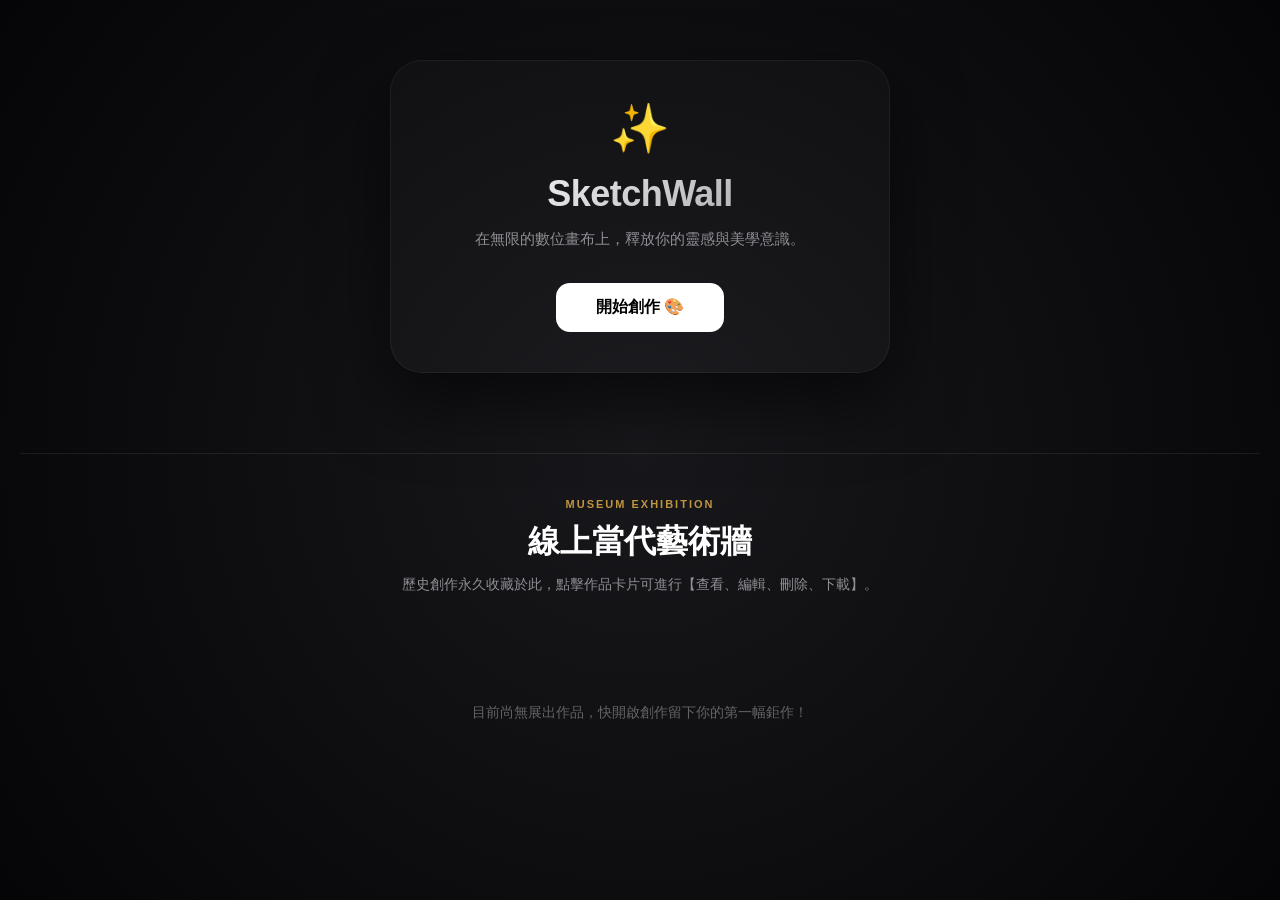
==== art/index.html @ 4c826344 "Add files via upload" ====
<!doctype html>
<html lang="en">
  <head>
    <meta charset="UTF-8" />
    <link rel="icon" type="image/svg+xml" href="./favicon.svg" />
    <meta name="viewport" content="width=device-width, initial-scale=1.0" />
    <title>art</title>
    <script type="module" crossorigin src="./assets/index-DSPxss-J.js"></script>
    <link rel="stylesheet" crossorigin href="./assets/index-D1YWUp6G.css">
  </head>
  <body>
    <div id="app"></div>
  </body>
</html>
<!DOCTYPE html>
<html lang="zh-TW">
<head>
  <meta charset="UTF-8">
  <meta name="viewport" content="width=device-width, initial-scale=1.0">
  <title>SketchWall - 頂級奢華藝術畫廊</title>
</head>
<body class="dark-theme">

  <div id="welcomeOverlay" class="welcome-container">
    <div class="welcome-scroll-wrapper">
      <div class="welcome-card">
        <div class="brand-logo">✨</div>
        <h1>SketchWall</h1>
        <p>在無限的數位畫布上，釋放你的靈感與美學意識。</p>
        <button id="btnStartExplore" class="prime-btn">開始創作 🎨</button>
      </div>

      <div class="gallery-section">
        <div class="gallery-header">
          <span class="gallery-badge">MUSEUM EXHIBITION</span>
          <h2>線上當代藝術牆</h2>
          <p>歷史創作永久收藏於此，點擊作品卡片可進行【查看、編輯、刪除、下載】。</p>
        </div>
        <div id="galleryGrid" class="gallery-grid">
          <div id="emptyGalleryText" class="empty-text">目前尚無展出作品，快開啟創作留下你的第一幅鉅作！</div>
        </div>
      </div>
    </div>
  </div>

  <div class="main-creative-section">
    <div class="canvas-wrapper">
      <canvas id="paintCanvas"></canvas>
    </div>

    <div id="toolbar" class="glass-panel hidden-ui">
      <div class="ui-group">
        <button id="btnThemeToggle" title="切換黑白畫布與主題">🌙</button>
      </div>

      <div class="divider"></div>

      <div class="select-group">
        <select id="selectTool" class="premium-select">
          <option value="pencil">✏️ 鉛筆模式</option>
          <option value="marker">🖌️ 麥克筆模式</option>
          <option value="highlighter">✨ 螢光筆模式</option>
          <option value="eraser">🧽 橡皮擦模式</option>
        </select>
      </div>

      <div class="divider"></div>

      <div class="color-group">
        <div class="color-dot active" data-color="#00ffcc" style="background-color: #00ffcc;"></div>
        <div class="color-dot" data-color="#ff007f" style="background-color: #ff007f;"></div>
        <div class="color-dot" data-color="#00a2ff" style="background-color: #00a2ff;"></div>
        <div class="color-dot" data-color="#ffb700" style="background-color: #ffb700;"></div>
        <div class="color-dot" data-color="#9d4edd" style="background-color: #9d4edd;"></div>
        <div class="color-dot" id="dynamicWhiteBlack" data-color="#ffffff" style="background-color: #ffffff;"></div>
      </div>

      <div class="divider"></div>

      <div class="range-group">
        <span>粗細</span>
        <input type="range" id="sizeSlider" min="1" max="60" value="6">
        <span id="sizeValue">6px</span>
      </div>

      <div class="divider"></div>

      <div class="action-group">
        <button id="btnUndo">↩️ 復原</button>
        <button id="btnClear">🗑️ 清空</button>
        <button id="btnSave" class="save-highlight">💾 發表作品</button>
      </div>
    </div>
  </div>

  <div id="saveModal" class="modal-overlay">
    <div class="premium-showcase-card">
      <button id="btnCloseModal" class="close-card-btn">&times;</button>
      <div class="showcase-left">
        <div class="art-frame">
          <img id="previewImage" src="" alt="你的畫作預覽">
        </div>
      </div>
      <div class="showcase-right">
        <div class="meta-header">
          <span class="badge">WALL OF FAME</span>
          <h2>發表你的靈感</h2>
        </div>
        <div class="input-fieldset">
          <label for="authorName">創作者署名</label>
          <input type="text" id="authorName" placeholder="輸入你的藝術家暱稱..." value="匿名創作者">
        </div>
        <div class="input-fieldset">
          <label for="authorComment">創作自白 / 留言</label>
          <textarea id="authorComment" rows="3" placeholder="寫下這幅作品背後的故事..."></textarea>
        </div>
        <div class="interactive-stats">
          <button id="modalLikeBtn" class="like-btn">❤️ <span id="likeCount">0</span> 個讚</button>
          <span id="currentTimeStamp" class="timestamp">發布時間: --:--</span>
        </div>
        <button id="btnConfirmSubmit" class="submit-art-btn">收藏至藝術大畫廊 ✨</button>
      </div>
    </div>
  </div>

  <div id="viewModal" class="modal-overlay">
    <div class="premium-showcase-card">
      <button id="btnCloseViewModal" class="close-card-btn">&times;</button>
      <div class="showcase-left">
        <div class="art-frame">
          <img id="viewImage" src="" alt="展出畫作大圖">
        </div>
      </div>
      <div class="showcase-right">
        <div class="meta-header">
          <span class="badge" id="viewBadge">ARTWORK DETAILS</span>
          <h2>管理你的作品</h2>
        </div>
        <div class="input-fieldset">
          <label for="viewAuthorName">創作者署名</label>
          <input type="text" id="viewAuthorName" placeholder="修改藝術家暱稱...">
        </div>
        <div class="input-fieldset">
          <label for="viewAuthorComment">創作自白 / 留言</label>
          <textarea id="viewAuthorComment" rows="3" placeholder="修改作品故事..."></textarea>
        </div>
        <div class="interactive-stats">
          <span id="viewTimeStamp" class="timestamp">發布時間: --:--</span>
          <span id="viewThemeTag" class="timestamp">主題: --</span>
        </div>
        
        <div class="management-btn-group">
          <button id="btnDownloadArt" class="manage-btn download">📥 下載作品</button>
          <button id="btnUpdateArt" class="manage-btn update">💾 儲存修改</button>
          <button id="btnDeleteArt" class="manage-btn delete">🗑️ 刪除作品</button>
        </div>
      </div>
    </div>
  </div>

</body>
</html>
---- art/assets/index-D1YWUp6G.css ----
:root{--bg-dark:#121214;--bg-light:#fff;--card-dark:#18181ebf;--card-light:#fffc;--border-dark:#ffffff1a;--border-light:#0000001a;--text-dark:#f5f5f7;--text-light:#1d1d1f;--gold-primary:linear-gradient(135deg, #bf953f 0%, #fcf6ba 25%, #b38728 50%, #fbf5b7 75%, #aa771c 100%);--prime-glow:cubic-bezier(.16, 1, .3, 1)}*{box-sizing:border-box;margin:0;padding:0}body{width:100vw;height:100vh;font-family:-apple-system,BlinkMacSystemFont,Segoe UI,Roboto,sans-serif;transition:background-color .4s;overflow:hidden}body.dark-theme{background-color:var(--bg-dark);color:var(--text-dark)}body.light-theme{background-color:var(--bg-light);color:var(--text-light)}.main-creative-section{z-index:1;width:100vw;height:100vh;position:absolute;top:0;left:0;overflow:hidden}.canvas-wrapper{z-index:1;width:100vw;height:100vh;position:absolute;top:0;left:0}canvas{cursor:crosshair;display:block;background-color:#0000!important}.welcome-container{z-index:100;width:100vw;height:100vh;transition:opacity .6s var(--prime-glow), visibility .6s;background:radial-gradient(circle,#18181c 0%,#050507 100%);position:fixed;top:0;left:0;overflow:hidden auto}.welcome-container::-webkit-scrollbar{width:6px}.welcome-container::-webkit-scrollbar-track{background:0 0}.welcome-container::-webkit-scrollbar-thumb{background:#ffffff26;border-radius:3px}.welcome-container.fade-out{opacity:0;visibility:hidden;pointer-events:none}.welcome-scroll-wrapper{flex-direction:column;align-items:center;width:100%;padding:60px 20px;display:flex}.welcome-card{text-align:center;-webkit-backdrop-filter:blur(20px);width:100%;max-width:500px;animation:welcomeShow .8s var(--prime-glow);background:#ffffff05;border:1px solid #ffffff0d;border-radius:32px;margin-bottom:80px;padding:40px 60px;box-shadow:0 30px 70px #0009}@keyframes welcomeShow{0%{opacity:0;transform:translateY(20px)}to{opacity:1;transform:translateY(0)}}.brand-logo{margin-bottom:16px;font-size:48px;animation:2s infinite alternate pulseGlow}.welcome-card h1{letter-spacing:-.5px;-webkit-text-fill-color:transparent;background:linear-gradient(135deg,#fff 0%,#a0a0a5 100%);-webkit-background-clip:text;background-clip:text;margin-bottom:12px;font-size:36px;font-weight:700}.welcome-card p{color:#8e8e93;margin-bottom:32px;font-size:15px;line-height:1.6}.prime-btn{color:#000;cursor:pointer;background:#fff;border:none;border-radius:14px;padding:14px 40px;font-size:16px;font-weight:600;transition:transform .2s,box-shadow .2s}.prime-btn:hover{transform:scale(1.03);box-shadow:0 0 24px #ffffff4d}.gallery-section{border-top:1px solid #ffffff14;width:100%;max-width:1300px;padding:40px 20px}.gallery-header{text-align:center;margin-bottom:50px}.gallery-badge{color:#bf953f;letter-spacing:2px;font-size:11px;font-weight:700}.gallery-header h2{color:#fff;margin:8px 0 12px;font-size:32px;font-weight:700}.gallery-header p{color:#8e8e93;font-size:14px}.empty-text{text-align:center;color:#636366;grid-column:1/-1;padding:60px 0;font-size:14px}.gallery-grid{grid-template-columns:repeat(auto-fill,minmax(340px,1fr));gap:40px;width:100%;display:grid}.museum-card{transition:transform .4s var(--prime-glow), box-shadow .4s var(--prime-glow);cursor:pointer;background:#16161a;border:1px solid #ffffff0a;border-radius:16px;flex-direction:column;display:flex;overflow:hidden;box-shadow:0 10px 30px #0000004d}.museum-card:hover{transform:translateY(-8px);box-shadow:0 20px 40px #0009}.gold-frame-wrapper{aspect-ratio:4/3;background:var(--gold-primary);width:100%;padding:16px;position:relative;box-shadow:0 4px 15px #0006,inset 0 2px 4px #fff9,inset 0 -2px 4px #0006}.gold-frame-wrapper:before{content:"";pointer-events:none;opacity:.6;border:2px solid #825b11;position:absolute;inset:6px}.art-matte-board{justify-content:center;align-items:center;width:100%;height:100%;padding:8px;display:flex;box-shadow:inset 0 3px 10px #0009}.art-matte-board.bg-dark{background-color:#232329}.art-matte-board.bg-light{background-color:#e5e5ea}.inner-canvas-img{object-fit:contain;width:100%;height:100%;box-shadow:0 2px 8px #00000080}.card-details{color:#fff;background:#16161a;flex-direction:column;flex-grow:1;padding:24px;display:flex}.card-details .info-header{justify-content:space-between;align-items:flex-start;margin-bottom:8px;display:flex}.card-details h4{font-size:18px;font-weight:600}.card-details p.comment{color:#8e8e93;word-break:break-word;flex-grow:1;margin-bottom:20px;font-size:14px;line-height:1.5}.card-footer-meta{border-top:1px solid #ffffff0f;justify-content:space-between;align-items:center;margin-top:auto;padding-top:14px;display:flex}.card-theme-tag{border-radius:6px;padding:4px 10px;font-size:11px;font-weight:600}.card-theme-tag.dark{color:#a0a0a5;background:#ffffff0d}.card-theme-tag.light{color:#ccc;background:#0003}.gallery-like-btn{cursor:pointer;color:#ff2d55;background:0 0;border:none;font-size:13px;font-weight:600}.glass-panel{z-index:10;transition:all .4s var(--prime-glow);-webkit-backdrop-filter:blur(20px);border-radius:20px;align-items:center;gap:16px;padding:10px 24px;display:flex;position:fixed;top:20px;left:50%;transform:translate(-50%)}.dark-theme .glass-panel{background:var(--card-dark);border:1px solid var(--border-dark);box-shadow:0 12px 40px #0009}.light-theme .glass-panel{background:var(--card-light);border:1px solid var(--border-light);box-shadow:0 12px 40px #00000026}.glass-panel.hidden-ui{opacity:0;pointer-events:none;transform:translate(-50%)translateY(-100px)}.divider{background:#78787833;width:1px;height:24px}.premium-select{cursor:pointer;color:inherit;background:0 0;border:1px solid #78787833;border-radius:10px;outline:none;padding:8px 12px;font-size:14px;font-weight:500;transition:all .3s}.dark-theme .premium-select{color:#fff;background-color:#1e1e24}.light-theme .premium-select{color:#000;background-color:#f0f0f3}.premium-select:focus{border-color:#007aff}.glass-panel button{cursor:pointer;color:inherit;background:0 0;border:none;border-radius:10px;padding:8px 14px;font-size:14px;transition:all .2s}.glass-panel button:hover{background:#78787826}.action-group{gap:8px;display:flex}.save-highlight{font-weight:600;color:#fff!important;background:linear-gradient(135deg,#007aff 0%,#0051a8 100%)!important}.color-group{align-items:center;gap:8px;display:flex}.color-dot{cursor:pointer;border:2px solid #0000;border-radius:50%;width:18px;height:18px;transition:transform .2s}.color-dot:hover,.color-dot.active{transform:scale(1.3)}.color-dot.active{border-color:#fff;box-shadow:0 0 8px #78787880}.light-theme .color-dot.active{border-color:#000}.range-group{color:#8e8e93;align-items:center;gap:8px;font-size:12px;display:flex}#sizeSlider{appearance:none;background:#7878784d;border-radius:2px;outline:none;width:70px;height:3px}#sizeSlider::-webkit-slider-thumb{appearance:none;cursor:pointer;background:currentColor;border-radius:50%;width:10px;height:10px}#sizeValue{font-variant-numeric:tabular-nums;min-width:35px}.modal-overlay{-webkit-backdrop-filter:blur(8px);z-index:200;opacity:0;visibility:hidden;width:100vw;height:100vh;transition:all .4s var(--prime-glow);background:#000000a6;justify-content:center;align-items:center;display:flex;position:fixed;top:0;left:0}.modal-overlay.active{opacity:1;visibility:visible}.premium-showcase-card{width:840px;height:520px;transition:transform .4s var(--prime-glow);border-radius:28px;display:flex;position:relative;overflow:hidden;transform:scale(.95)}.modal-overlay.active .premium-showcase-card{transform:scale(1)}.dark-theme .premium-showcase-card{background:#19191ecc;border:1px solid #ffffff1a;box-shadow:0 40px 90px #000000b3}.light-theme .premium-showcase-card{background:#ffffffe6;border:1px solid #00000014;box-shadow:0 40px 90px #00000026}.showcase-left{background:#0003;flex:1.1;justify-content:center;align-items:center;padding:30px;display:flex}.art-frame{background:#1e1e24;border:6px solid #2c2c35;border-radius:16px;justify-content:center;align-items:center;width:100%;height:100%;display:flex;overflow:hidden;box-shadow:inset 0 0 20px #0006,0 10px 30px #0000004d}.light-theme .art-frame{background:#fff;border-color:#e5e5ea;box-shadow:inset 0 0 20px #0000000d,0 10px 30px #00000014}.art-frame img{object-fit:contain;max-width:100%;max-height:100%}.showcase-right{flex-direction:column;flex:.9;padding:40px;display:flex}.close-card-btn{color:#8e8e93;cursor:pointer;z-index:5;background:0 0;border:none;font-size:24px;position:absolute;top:20px;right:20px}.meta-header{margin-bottom:24px}.badge{letter-spacing:1px;color:#007aff;font-size:10px;font-weight:700}.meta-header h2{margin-top:4px;font-size:24px;font-weight:600}.input-fieldset{flex-direction:column;gap:6px;margin-bottom:16px;display:flex}.input-fieldset label{color:#8e8e93;font-size:12px;font-weight:500}.input-fieldset input,.input-fieldset textarea{color:inherit;background:#7878781a;border:1px solid #0000;border-radius:10px;outline:none;padding:12px;font-family:inherit;font-size:14px;transition:all .2s}.input-fieldset input:focus,.input-fieldset textarea:focus{background:#7878780d;border-color:#007aff}.interactive-stats{justify-content:space-between;align-items:center;margin-top:auto;margin-bottom:20px;display:flex}.like-btn{color:#ff2d55;cursor:pointer;background:#ff2d551a;border:none;border-radius:20px;padding:8px 16px;font-size:13px;font-weight:600;transition:transform .2s}.like-btn:hover{transform:scale(1.05)}.like-btn.liked{color:#fff;background:#ff2d55}.timestamp{color:#8e8e93;font-size:12px}.submit-art-btn{color:#fff;cursor:pointer;background:linear-gradient(135deg,#bf953f 0%,#aa771c 100%);border:none;border-radius:12px;padding:14px;font-size:15px;font-weight:600;transition:opacity .2s;box-shadow:0 4px 15px #aa771c33}.submit-art-btn:hover{opacity:.9}.management-btn-group{flex-direction:column;gap:10px;margin-top:10px;display:flex}.manage-btn{cursor:pointer;border:none;border-radius:10px;width:100%;padding:12px;font-size:14px;font-weight:600;transition:opacity .2s,transform .1s}.manage-btn:active{transform:scale(.98)}.manage-btn.download{color:#fff;background:#34c759}.manage-btn.update{color:#fff;background:#007aff}.manage-btn.delete{color:#fff;background:#ff3b30}.manage-btn:hover{opacity:.9}@keyframes pulseGlow{0%{filter:drop-shadow(0 0 2px #fff3);transform:scale(1)}to{filter:drop-shadow(0 0 15px #bf953f80);transform:scale(1.05)}}
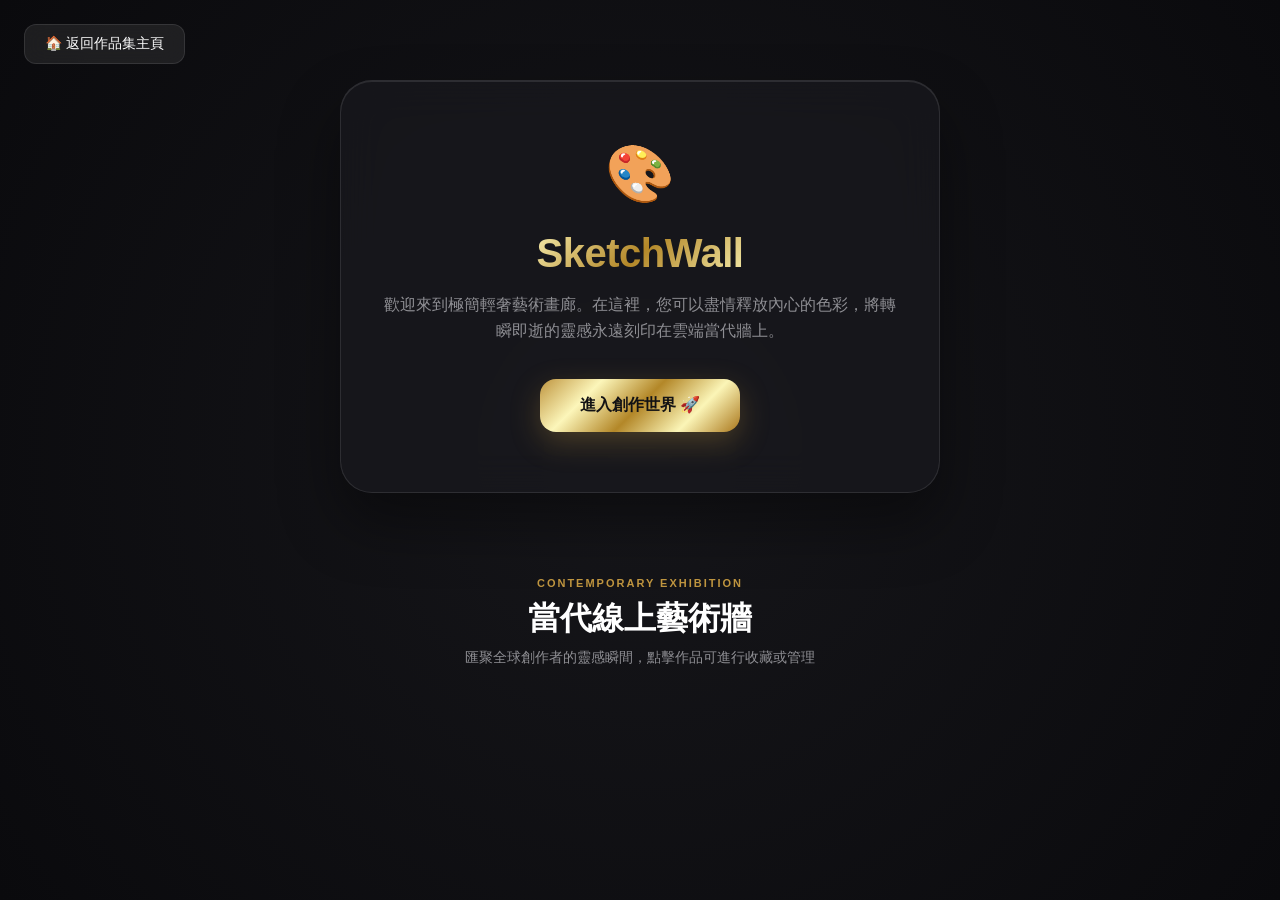
==== commit d096b771: "Add files via upload" ====
--- a/art/index.html
+++ b/art/index.html
@@ -1,95 +1,77 @@
-<!doctype html>
-<html lang="en">
-  <head>
-    <meta charset="UTF-8" />
-    <link rel="icon" type="image/svg+xml" href="./favicon.svg" />
-    <meta name="viewport" content="width=device-width, initial-scale=1.0" />
-    <title>art</title>
-    <script type="module" crossorigin src="./assets/index-DSPxss-J.js"></script>
-    <link rel="stylesheet" crossorigin href="./assets/index-D1YWUp6G.css">
-  </head>
-  <body>
-    <div id="app"></div>
-  </body>
-</html>
 <!DOCTYPE html>
 <html lang="zh-TW">
 <head>
   <meta charset="UTF-8">
   <meta name="viewport" content="width=device-width, initial-scale=1.0">
   <title>SketchWall - 頂級奢華藝術畫廊</title>
+  <script type="module" crossorigin src="./assets/index-Bl4BW9ad.js"></script>
+  <link rel="stylesheet" crossorigin href="./assets/index-B0xUcVCs.css">
 </head>
 <body class="dark-theme">
 
+  <a href="../index.html" class="portfolio-back-btn">
+    <span>🏠</span> 返回作品集主頁
+  </a>
+
   <div id="welcomeOverlay" class="welcome-container">
     <div class="welcome-scroll-wrapper">
+      
       <div class="welcome-card">
-        <div class="brand-logo">✨</div>
+        <div class="brand-logo">🎨</div>
         <h1>SketchWall</h1>
-        <p>在無限的數位畫布上，釋放你的靈感與美學意識。</p>
-        <button id="btnStartExplore" class="prime-btn">開始創作 🎨</button>
+        <p>歡迎來到極簡輕奢藝術畫廊。在這裡，您可以盡情釋放內心的色彩，將轉瞬即逝的靈感永遠刻印在雲端當代牆上。</p>
+        <button id="btnStartExplore" class="prime-btn">進入創作世界 🚀</button>
       </div>
+      
+      <section class="gallery-section">
+        <div class="gallery-header">
+          <span class="gallery-badge">CONTEMPORARY EXHIBITION</span>
+          <h2>當代線上藝術牆</h2>
+          <p>匯聚全球創作者的靈感瞬間，點擊作品可進行收藏或管理</p>
+        </div>
+        
+        <div id="galleryGrid" class="gallery-grid"></div>
+        <p id="emptyGalleryText" class="empty-text" style="display: none;">目前尚無展出作品，快開啟創作留下你的第一幅鉅作！</p>
+      </section>
 
-      <div class="gallery-section">
-        <div class="gallery-header">
-          <span class="gallery-badge">MUSEUM EXHIBITION</span>
-          <h2>線上當代藝術牆</h2>
-          <p>歷史創作永久收藏於此，點擊作品卡片可進行【查看、編輯、刪除、下載】。</p>
-        </div>
-        <div id="galleryGrid" class="gallery-grid">
-          <div id="emptyGalleryText" class="empty-text">目前尚無展出作品，快開啟創作留下你的第一幅鉅作！</div>
-        </div>
-      </div>
     </div>
   </div>
 
-  <div class="main-creative-section">
+  <main class="main-creative-section">
     <div class="canvas-wrapper">
       <canvas id="paintCanvas"></canvas>
     </div>
+  </main>
 
-    <div id="toolbar" class="glass-panel hidden-ui">
-      <div class="ui-group">
-        <button id="btnThemeToggle" title="切換黑白畫布與主題">🌙</button>
-      </div>
+  <div id="toolbar" class="luxury-toolbar hidden-ui">
+    <div class="tool-group">
+      <select id="selectTool" class="tool-select">
+        <option value="pencil">🖌️ 靈感鉛筆</option>
+        <option value="marker">🖊️ 內斂麥克筆</option>
+        <option value="highlighter">🖍️ 螢光渲染筆</option>
+        <option value="eraser">🧽 原子橡皮擦</option>
+      </select>
+    </div>
 
-      <div class="divider"></div>
+    <div class="tool-group slider-container">
+      <span>粗細</span>
+      <input type="range" id="sizeSlider" min="1" max="50" value="5">
+      <span id="sizeValue">5px</span>
+    </div>
 
-      <div class="select-group">
-        <select id="selectTool" class="premium-select">
-          <option value="pencil">✏️ 鉛筆模式</option>
-          <option value="marker">🖌️ 麥克筆模式</option>
-          <option value="highlighter">✨ 螢光筆模式</option>
-          <option value="eraser">🧽 橡皮擦模式</option>
-        </select>
-      </div>
+    <div class="tool-group color-palette">
+      <div class="color-dot active" data-color="#00ffcc" style="background-color: #00ffcc;"></div>
+      <div class="color-dot" data-color="#ff0055" style="background-color: #ff0055;"></div>
+      <div class="color-dot" data-color="#ffcc00" style="background-color: #ffcc00;"></div>
+      <div class="color-dot" data-color="#007aff" style="background-color: #007aff;"></div>
+      <div class="color-dot" id="dynamicWhiteBlack" data-color="#ffffff" style="background-color: #ffffff;"></div>
+    </div>
 
-      <div class="divider"></div>
-
-      <div class="color-group">
-        <div class="color-dot active" data-color="#00ffcc" style="background-color: #00ffcc;"></div>
-        <div class="color-dot" data-color="#ff007f" style="background-color: #ff007f;"></div>
-        <div class="color-dot" data-color="#00a2ff" style="background-color: #00a2ff;"></div>
-        <div class="color-dot" data-color="#ffb700" style="background-color: #ffb700;"></div>
-        <div class="color-dot" data-color="#9d4edd" style="background-color: #9d4edd;"></div>
-        <div class="color-dot" id="dynamicWhiteBlack" data-color="#ffffff" style="background-color: #ffffff;"></div>
-      </div>
-
-      <div class="divider"></div>
-
-      <div class="range-group">
-        <span>粗細</span>
-        <input type="range" id="sizeSlider" min="1" max="60" value="6">
-        <span id="sizeValue">6px</span>
-      </div>
-
-      <div class="divider"></div>
-
-      <div class="action-group">
-        <button id="btnUndo">↩️ 復原</button>
-        <button id="btnClear">🗑️ 清空</button>
-        <button id="btnSave" class="save-highlight">💾 發表作品</button>
-      </div>
+    <div class="tool-group">
+      <button id="btnThemeToggle" class="action-btn" title="切換晝夜主題">🌙</button>
+      <button id="btnUndo" class="action-btn" title="撤銷上一筆">↩️</button>
+      <button id="btnClear" class="action-btn" title="全面清空畫布">🗑️</button>
+      <button id="btnSave" class="action-btn save-btn">收藏與發表 ✨</button>
     </div>
   </div>
 
@@ -98,25 +80,24 @@
       <button id="btnCloseModal" class="close-card-btn">&times;</button>
       <div class="showcase-left">
         <div class="art-frame">
-          <img id="previewImage" src="" alt="你的畫作預覽">
+          <img id="previewImage" src="" alt="畫作預覽">
         </div>
       </div>
       <div class="showcase-right">
         <div class="meta-header">
-          <span class="badge">WALL OF FAME</span>
-          <h2>發表你的靈感</h2>
+          <span class="badge">MUSEUM CURATION</span>
+          <h2>發表作品至雲端畫廊</h2>
         </div>
         <div class="input-fieldset">
-          <label for="authorName">創作者署名</label>
-          <input type="text" id="authorName" placeholder="輸入你的藝術家暱稱..." value="匿名創作者">
+          <label for="authorName">藝術家署名</label>
+          <input type="text" id="authorName" placeholder="留下您的暱稱...">
         </div>
         <div class="input-fieldset">
-          <label for="authorComment">創作自白 / 留言</label>
-          <textarea id="authorComment" rows="3" placeholder="寫下這幅作品背後的故事..."></textarea>
+          <label for="authorComment">創作自白 / 故事</label>
+          <textarea id="authorComment" rows="4" placeholder="敘述這幅作品背後的靈感故事..."></textarea>
         </div>
         <div class="interactive-stats">
-          <button id="modalLikeBtn" class="like-btn">❤️ <span id="likeCount">0</span> 個讚</button>
-          <span id="currentTimeStamp" class="timestamp">發布時間: --:--</span>
+          <span id="currentTimeStamp" class="timestamp">生成序號: --:--</span>
         </div>
         <button id="btnConfirmSubmit" class="submit-art-btn">收藏至藝術大畫廊 ✨</button>
       </div>
@@ -148,7 +129,6 @@
           <span id="viewTimeStamp" class="timestamp">發布時間: --:--</span>
           <span id="viewThemeTag" class="timestamp">主題: --</span>
         </div>
-        
         <div class="management-btn-group">
           <button id="btnDownloadArt" class="manage-btn download">📥 下載作品</button>
           <button id="btnUpdateArt" class="manage-btn update">💾 儲存修改</button>
--- a/art/assets/index-B0xUcVCs.css
+++ b/art/assets/index-B0xUcVCs.css
@@ -0,0 +1 @@
+:root{--bg-dark:#121214;--bg-light:#fff;--card-dark:#18181ebf;--card-light:#fffc;--border-dark:#ffffff1a;--border-light:#0000001a;--text-dark:#f5f5f7;--text-light:#1d1d1f;--gold-primary:linear-gradient(135deg, #bf953f 0%, #fcf6ba 25%, #b38728 50%, #fbf5b7 75%, #aa771c 100%);--prime-glow:cubic-bezier(.16, 1, .3, 1)}*{box-sizing:border-box;margin:0;padding:0}body{width:100vw;height:100vh;font-family:-apple-system,BlinkMacSystemFont,Segoe UI,Roboto,sans-serif;transition:background-color .4s;overflow:hidden}body.dark-theme{background-color:var(--bg-dark);color:var(--text-dark)}body.light-theme{background-color:var(--bg-light);color:var(--text-light)}.welcome-container{z-index:9999;width:100%;height:100%;transition:opacity .6s var(--prime-glow), transform .6s var(--prime-glow);background:radial-gradient(circle,#16161a 0%,#0a0a0d 100%);position:fixed;top:0;left:0;overflow:hidden auto}.welcome-scroll-wrapper{flex-direction:column;justify-content:flex-start;align-items:center;gap:80px;width:100%;max-width:1200px;min-height:100vh;margin:0 auto;padding:80px 24px;display:flex}.welcome-container.fade-out{opacity:0;pointer-events:none;transform:scale(1.02)}.welcome-card{background:var(--card-dark);border:1px solid var(--border-dark);-webkit-backdrop-filter:blur(20px);backdrop-filter:blur(20px);text-align:center;border-radius:32px;max-width:600px;padding:60px 40px;box-shadow:0 30px 60px #0006,inset 0 1px #ffffff1a}.brand-logo{margin-bottom:24px;font-size:56px;animation:6s ease-in-out infinite float}@keyframes float{0%,to{transform:translateY(0)}50%{transform:translateY(-10px)}}.welcome-card h1{background:var(--gold-primary);-webkit-text-fill-color:transparent;letter-spacing:-.5px;-webkit-background-clip:text;margin-bottom:16px;font-size:40px;font-weight:700}.welcome-card p{color:#8e8e93;margin-bottom:36px;font-size:16px;line-height:1.6}.prime-btn{background:var(--gold-primary);color:#121214;cursor:pointer;border:none;border-radius:16px;padding:16px 40px;font-size:16px;font-weight:600;transition:transform .2s,box-shadow .2s;box-shadow:0 10px 30px #bf953f4d}.prime-btn:hover{transform:translateY(-2px);box-shadow:0 15px 35px #bf953f66}.portfolio-back-btn{z-index:10000;-webkit-backdrop-filter:blur(12px);backdrop-filter:blur(12px);color:#fff;background:#ffffff14;border:1px solid #ffffff1a;border-radius:12px;padding:10px 20px;font-size:14px;font-weight:500;text-decoration:none;transition:all .2s;position:fixed;top:24px;left:24px}.portfolio-back-btn:hover{background:#ffffff26}.main-creative-section{z-index:1;pointer-events:auto;width:100vw;height:100vh;position:relative}.canvas-wrapper{width:100%;height:100%}canvas{cursor:crosshair;background-color:#0000;width:100%;height:100%;display:block}body.dark-theme #paintCanvas{background-color:#121214}body.light-theme #paintCanvas{background-color:#fff}.luxury-toolbar{z-index:100;transition:transform .5s var(--prime-glow), opacity .5s var(--prime-glow);border-radius:24px;align-items:center;gap:20px;padding:12px 24px;display:flex;position:fixed;bottom:24px;left:50%;transform:translate(-50%);box-shadow:0 20px 50px #0000004d}body.dark-theme .luxury-toolbar{border:1px solid var(--border-dark);background:#18181ebf}body.light-theme .luxury-toolbar{border:1px solid var(--border-light);background:#ffffffd9}.luxury-toolbar.hidden-ui{transform:translate(-50(), 100px);opacity:0;pointer-events:none}.tool-group{align-items:center;gap:12px;display:flex}body.dark-theme .tool-select{color:#fff;border:1px solid var(--border-dark);background:#1c1c22}body.light-theme .tool-select{color:#000;border:1px solid var(--border-light);background:#f2f2f7}.tool-select{cursor:pointer;border-radius:10px;outline:none;padding:8px 16px;font-size:14px}.slider-container{align-items:center;gap:8px;font-size:12px;display:flex}.slider-container input{cursor:pointer}.color-palette{gap:8px;display:flex}.color-dot{cursor:pointer;border:2px solid #0000;border-radius:50%;width:24px;height:24px;transition:transform .2s}.color-dot:hover,.color-dot.active{transform:scale(1.15)}body.dark-theme .color-dot.active{border-color:#fff}body.light-theme .color-dot.active{border-color:#000}.action-btn{cursor:pointer;background:0 0;border:none;border-radius:10px;justify-content:center;align-items:center;width:36px;height:36px;font-size:18px;transition:background .2s;display:flex}body.dark-theme .action-btn:hover{background:#ffffff14}body.light-theme .action-btn:hover{background:#0000000d}.action-btn.save-btn{background:var(--gold-primary);color:#121214;width:auto;padding:0 16px;font-size:14px;font-weight:600}.gallery-section{z-index:10;width:100%;position:relative}.gallery-header{text-align:center;margin-bottom:40px}.gallery-badge{letter-spacing:2px;color:#bf953f;margin-bottom:8px;font-size:11px;font-weight:700;display:inline-block}.gallery-header h2{color:#fff;margin-bottom:8px;font-size:32px;font-weight:600}.gallery-header p{color:#8e8e93;font-size:14px}.gallery-grid{grid-template-columns:repeat(auto-fill,minmax(280px,1fr));gap:32px;width:100%;display:grid}.empty-text{text-align:center;color:#636366;width:100%;padding:40px;font-size:15px}.gallery-card{cursor:pointer;transition:transform .3s var(--prime-glow), box-shadow .3s var(--prime-glow);background:#1c1c22;border:1px solid #ffffff0d;border-radius:20px;overflow:hidden}.gallery-card:hover{transform:translateY(-6px);box-shadow:0 20px 40px #00000080}.gallery-thumb-wrap{background:#0d0d11;justify-content:center;align-items:center;width:100%;height:200px;display:flex;overflow:hidden}.gallery-thumb-wrap img{object-fit:contain;width:100%;height:100%}.gallery-info{padding:20px}.gallery-author{color:#fff;margin-bottom:6px;font-size:15px;font-weight:600}.gallery-comment{color:#8e8e93;-webkit-line-clamp:2;-webkit-box-orient:vertical;height:38px;margin-bottom:16px;font-size:13px;line-height:1.5;display:-webkit-box;overflow:hidden}.gallery-footer{color:#636366;justify-content:space-between;align-items:center;font-size:11px;display:flex}.gallery-like-btn{color:#fff;cursor:pointer;background:#ffffff0d;border:none;border-radius:8px;align-items:center;gap:4px;padding:4px 10px;display:flex}.gallery-like-btn:hover{color:#eb5757;background:#eb575726}.modal-overlay{-webkit-backdrop-filter:blur(15px);backdrop-filter:blur(15px);z-index:2000;opacity:0;pointer-events:none;background:#000000d9;justify-content:center;align-items:center;width:100%;height:100%;transition:opacity .3s;display:flex;position:fixed;top:0;left:0}.modal-overlay.active{opacity:1;pointer-events:auto}.premium-showcase-card{background:#16161a;border:1px solid #ffffff14;border-radius:28px;width:90%;max-width:900px;display:flex;position:relative;overflow:hidden;box-shadow:0 40px 100px #0009}.close-card-btn{color:#fff;cursor:pointer;z-index:10;background:#ffffff0d;border:none;border-radius:50%;justify-content:center;align-items:center;width:36px;height:36px;font-size:20px;display:flex;position:absolute;top:20px;right:20px}.close-card-btn:hover{background:#ffffff1a}.showcase-left{background:#0d0d11;flex:1.2;justify-content:center;align-items:center;padding:40px;display:flex}.art-frame{justify-content:center;align-items:center;width:100%;height:100%;max-height:450px;display:flex}.art-frame img{object-fit:contain;max-width:100%;max-height:100%;box-shadow:0 15px 45px #0006}.showcase-right{flex-direction:column;flex:1;padding:40px;display:flex}.meta-header{margin-bottom:24px}.badge{color:#bf953f;letter-spacing:1.5px;margin-bottom:6px;font-size:10px;font-weight:700;display:inline-block}.meta-header h2{color:#fff;font-size:24px;font-weight:600}.input-fieldset{margin-bottom:20px}.input-fieldset label{color:#8e8e93;margin-bottom:8px;font-size:12px;font-weight:500;display:block}.input-fieldset input,.input-fieldset textarea{color:#fff;background:#22222a;border:1px solid #ffffff0d;border-radius:12px;outline:none;width:100%;padding:12px;font-size:14px}.input-fieldset input:disabled,.input-fieldset textarea:disabled{color:#8e8e93;cursor:not-allowed;background:#17171d}.interactive-stats{justify-content:space-between;align-items:center;margin-top:auto;margin-bottom:20px;display:flex}.timestamp{color:#8e8e93;font-size:12px}.submit-art-btn{color:#fff;cursor:pointer;background:linear-gradient(135deg,#bf953f 0%,#aa771c 100%);border:none;border-radius:12px;padding:14px;font-size:15px;font-weight:600;transition:opacity .2s;box-shadow:0 4px 15px #aa771c33}.submit-art-btn:hover{opacity:.9}.management-btn-group{flex-direction:column;gap:10px;margin-top:10px;display:flex}.manage-btn{cursor:pointer;text-align:center;border:none;border-radius:12px;padding:12px;font-size:14px;font-weight:600;transition:opacity .2s}.manage-btn:hover{opacity:.9}.manage-btn.download{color:#fff;background:#2c2c35}.manage-btn.update{color:#fff;background:linear-gradient(135deg,#bf953f 0%,#aa771c 100%)}.manage-btn.delete{color:#ff4545;background:#3a1c1c}@media (width<=768px){.premium-showcase-card{flex-direction:column;height:90vh;overflow-y:auto}.showcase-left{height:260px;padding:20px}.showcase-right{padding:24px}}
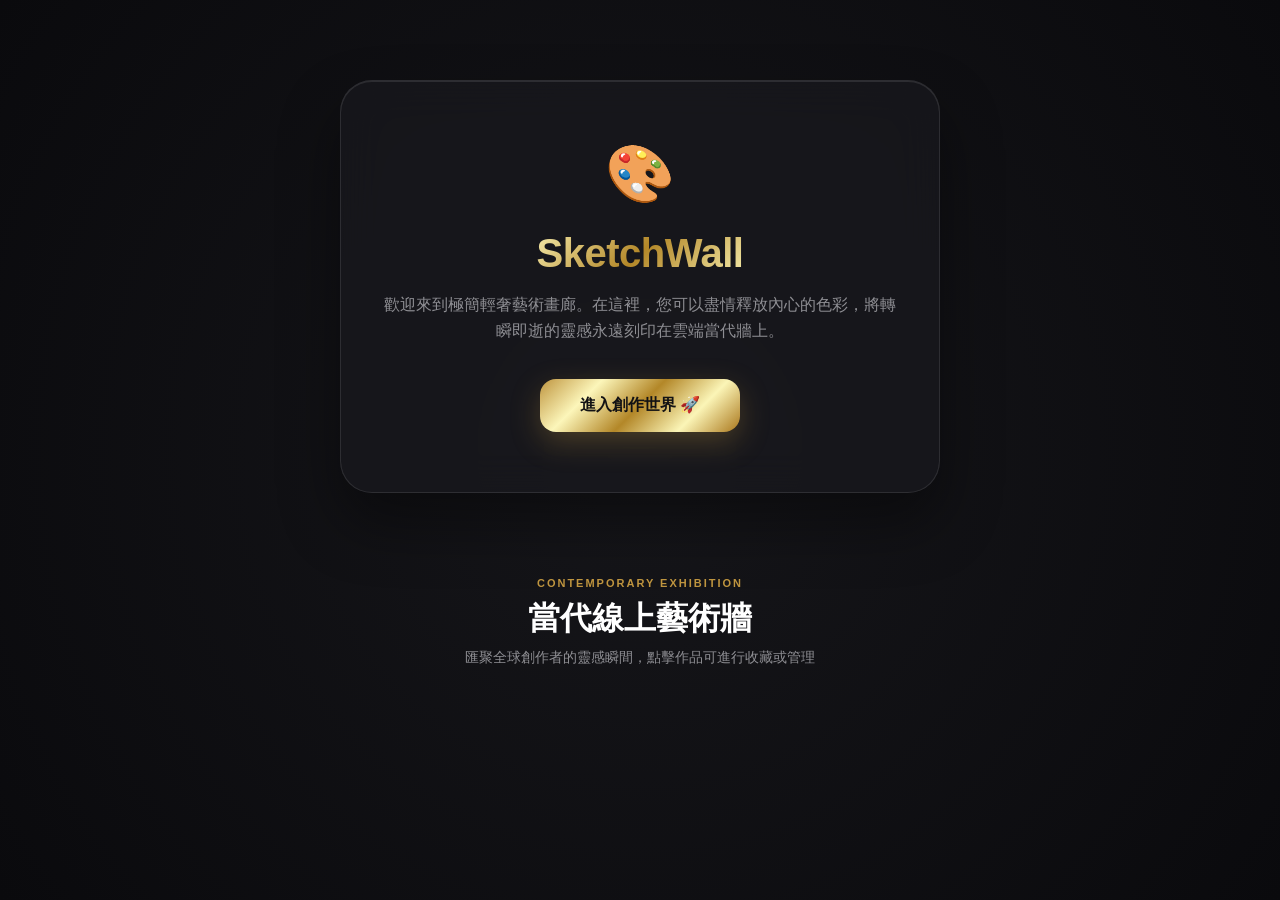
==== commit 4289ba6f: "Add files via upload" ====
--- a/art/index.html
+++ b/art/index.html
@@ -4,14 +4,14 @@
   <meta charset="UTF-8">
   <meta name="viewport" content="width=device-width, initial-scale=1.0">
   <title>SketchWall - 頂級奢華藝術畫廊</title>
-  <script type="module" crossorigin src="./assets/index-Bl4BW9ad.js"></script>
-  <link rel="stylesheet" crossorigin href="./assets/index-B0xUcVCs.css">
+  <script type="module" crossorigin src="./assets/index-k9fngfY5.js"></script>
+  <link rel="stylesheet" crossorigin href="./assets/index-B11u1nql.css">
 </head>
 <body class="dark-theme">
 
-  <a href="../index.html" class="portfolio-back-btn">
-    <span>🏠</span> 返回作品集主頁
-  </a>
+  <a href="../index.html#projects" id="btnBackToPortfolio" class="back-portfolio-btn">
+  <span>🏠 返回作品集主頁</span>
+</a>
 
   <div id="welcomeOverlay" class="welcome-container">
     <div class="welcome-scroll-wrapper">
@@ -130,10 +130,12 @@
           <span id="viewThemeTag" class="timestamp">主題: --</span>
         </div>
         <div class="management-btn-group">
-          <button id="btnDownloadArt" class="manage-btn download">📥 下載作品</button>
-          <button id="btnUpdateArt" class="manage-btn update">💾 儲存修改</button>
-          <button id="btnDeleteArt" class="manage-btn delete">🗑️ 刪除作品</button>
-        </div>
+  <button id="btnDownloadArt" class="manage-btn download">📥 下載作品</button>
+  
+  <button id="btnEditOnCanvas" class="manage-btn" style="background: #4a5568; color: #fff; display: none;">🎨 重新編輯畫布</button>
+  
+  <button id="btnDeleteArt" class="manage-btn delete">🗑️ 刪除作品</button>
+</div>
       </div>
     </div>
   </div>
--- a/art/assets/index-B11u1nql.css
+++ b/art/assets/index-B11u1nql.css
@@ -0,0 +1 @@
+:root{--bg-dark:#121214;--bg-light:#fff;--card-dark:#18181ebf;--card-light:#fffc;--border-dark:#ffffff1a;--border-light:#0000001a;--text-dark:#f5f5f7;--text-light:#1d1d1f;--gold-primary:linear-gradient(135deg, #bf953f 0%, #fcf6ba 25%, #b38728 50%, #fbf5b7 75%, #aa771c 100%);--prime-glow:cubic-bezier(.16, 1, .3, 1)}*{box-sizing:border-box;margin:0;padding:0}body{width:100vw;height:100vh;font-family:-apple-system,BlinkMacSystemFont,Segoe UI,Roboto,sans-serif;transition:background-color .4s;overflow:hidden}body.dark-theme{background-color:var(--bg-dark);color:var(--text-dark)}body.light-theme{background-color:var(--bg-light);color:var(--text-light)}.welcome-container{z-index:9999;width:100%;height:100%;transition:opacity .6s var(--prime-glow), transform .6s var(--prime-glow);background:radial-gradient(circle,#16161a 0%,#0a0a0d 100%);position:fixed;top:0;left:0;overflow:hidden auto}.welcome-scroll-wrapper{flex-direction:column;justify-content:flex-start;align-items:center;gap:80px;width:100%;max-width:1200px;min-height:100vh;margin:0 auto;padding:80px 24px;display:flex}.welcome-container.fade-out{opacity:0;pointer-events:none;transform:scale(1.02)}.welcome-card{background:var(--card-dark);border:1px solid var(--border-dark);-webkit-backdrop-filter:blur(20px);backdrop-filter:blur(20px);text-align:center;border-radius:32px;max-width:600px;padding:60px 40px;box-shadow:0 30px 60px #0006,inset 0 1px #ffffff1a}.brand-logo{margin-bottom:24px;font-size:56px;animation:6s ease-in-out infinite float}@keyframes float{0%,to{transform:translateY(0)}50%{transform:translateY(-10px)}}.welcome-card h1{background:var(--gold-primary);-webkit-text-fill-color:transparent;letter-spacing:-.5px;-webkit-background-clip:text;margin-bottom:16px;font-size:40px;font-weight:700}.welcome-card p{color:#8e8e93;margin-bottom:36px;font-size:16px;line-height:1.6}.prime-btn{background:var(--gold-primary);color:#121214;cursor:pointer;border:none;border-radius:16px;padding:16px 40px;font-size:16px;font-weight:600;transition:transform .2s,box-shadow .2s;box-shadow:0 10px 30px #bf953f4d}.prime-btn:hover{transform:translateY(-2px);box-shadow:0 15px 35px #bf953f66}.portfolio-back-btn{z-index:10000;-webkit-backdrop-filter:blur(12px);backdrop-filter:blur(12px);color:#fff;background:#ffffff14;border:1px solid #ffffff1a;border-radius:12px;padding:10px 20px;font-size:14px;font-weight:500;text-decoration:none;transition:all .2s;position:fixed;top:24px;left:24px}.portfolio-back-btn:hover{background:#ffffff26}.main-creative-section{z-index:1;pointer-events:auto;width:100vw;height:100vh;position:relative}.canvas-wrapper{width:100%;height:100%}canvas{cursor:crosshair;background-color:#0000;width:100%;height:100%;display:block}body.dark-theme #paintCanvas{background-color:#121214}body.light-theme #paintCanvas{background-color:#fff}.luxury-toolbar{z-index:100;transition:transform .5s var(--prime-glow), opacity .5s var(--prime-glow);border-radius:24px;align-items:center;gap:20px;padding:12px 24px;display:flex;position:fixed;bottom:24px;left:50%;transform:translate(-50%);box-shadow:0 20px 50px #0000004d}body.dark-theme .luxury-toolbar{border:1px solid var(--border-dark);background:#18181ebf}body.light-theme .luxury-toolbar{border:1px solid var(--border-light);background:#ffffffd9}.luxury-toolbar.hidden-ui{transform:translate(-50(), 100px);opacity:0;pointer-events:none}.tool-group{align-items:center;gap:12px;display:flex}body.dark-theme .tool-select{color:#fff;border:1px solid var(--border-dark);background:#1c1c22}body.light-theme .tool-select{color:#000;border:1px solid var(--border-light);background:#f2f2f7}.tool-select{cursor:pointer;border-radius:10px;outline:none;padding:8px 16px;font-size:14px}.slider-container{align-items:center;gap:8px;font-size:12px;display:flex}.slider-container input{cursor:pointer}.color-palette{gap:8px;display:flex}.color-dot{cursor:pointer;border:2px solid #0000;border-radius:50%;width:24px;height:24px;transition:transform .2s}.color-dot:hover,.color-dot.active{transform:scale(1.15)}body.dark-theme .color-dot.active{border-color:#fff}body.light-theme .color-dot.active{border-color:#000}.action-btn{cursor:pointer;background:0 0;border:none;border-radius:10px;justify-content:center;align-items:center;width:36px;height:36px;font-size:18px;transition:background .2s;display:flex}body.dark-theme .action-btn:hover{background:#ffffff14}body.light-theme .action-btn:hover{background:#0000000d}.action-btn.save-btn{background:var(--gold-primary);color:#121214;width:auto;padding:0 16px;font-size:14px;font-weight:600}.gallery-section{z-index:10;width:100%;position:relative}.gallery-header{text-align:center;margin-bottom:40px}.gallery-badge{letter-spacing:2px;color:#bf953f;margin-bottom:8px;font-size:11px;font-weight:700;display:inline-block}.gallery-header h2{color:#fff;margin-bottom:8px;font-size:32px;font-weight:600}.gallery-header p{color:#8e8e93;font-size:14px}.gallery-grid{grid-template-columns:repeat(auto-fill,minmax(280px,1fr));gap:32px;width:100%;display:grid}.empty-text{text-align:center;color:#636366;width:100%;padding:40px;font-size:15px}.gallery-card{cursor:pointer;transition:transform .3s var(--prime-glow), box-shadow .3s var(--prime-glow);background:#1c1c22;border:1px solid #ffffff0d;border-radius:20px;overflow:hidden}.gallery-card:hover{transform:translateY(-6px);box-shadow:0 20px 40px #00000080}.gallery-thumb-wrap{background:#0d0d11;justify-content:center;align-items:center;width:100%;height:200px;display:flex;overflow:hidden}.gallery-thumb-wrap img{object-fit:contain;width:100%;height:100%}.gallery-info{padding:20px}.gallery-author{color:#fff;margin-bottom:6px;font-size:15px;font-weight:600}.gallery-comment{color:#8e8e93;-webkit-line-clamp:2;-webkit-box-orient:vertical;height:38px;margin-bottom:16px;font-size:13px;line-height:1.5;display:-webkit-box;overflow:hidden}.gallery-footer{color:#636366;justify-content:space-between;align-items:center;font-size:11px;display:flex}.gallery-like-btn{color:#fff;cursor:pointer;background:#ffffff0d;border:none;border-radius:8px;align-items:center;gap:4px;padding:4px 10px;display:flex}.gallery-like-btn:hover{color:#eb5757;background:#eb575726}.modal-overlay{-webkit-backdrop-filter:blur(15px);backdrop-filter:blur(15px);z-index:2000;opacity:0;pointer-events:none;background:#000000d9;justify-content:center;align-items:center;width:100%;height:100%;transition:opacity .3s;display:flex;position:fixed;top:0;left:0}.modal-overlay.active{opacity:1;pointer-events:auto}.premium-showcase-card{background:#16161a;border:1px solid #ffffff14;border-radius:28px;width:90%;max-width:900px;display:flex;position:relative;overflow:hidden;box-shadow:0 40px 100px #0009}.close-card-btn{color:#fff;cursor:pointer;z-index:10;background:#ffffff0d;border:none;border-radius:50%;justify-content:center;align-items:center;width:36px;height:36px;font-size:20px;display:flex;position:absolute;top:20px;right:20px}.close-card-btn:hover{background:#ffffff1a}.showcase-left{background:#0d0d11;flex:1.2;justify-content:center;align-items:center;padding:40px;display:flex}.art-frame{justify-content:center;align-items:center;width:100%;height:100%;max-height:450px;display:flex}.art-frame img{object-fit:contain;max-width:100%;max-height:100%;box-shadow:0 15px 45px #0006}.showcase-right{flex-direction:column;flex:1;padding:40px;display:flex}.meta-header{margin-bottom:24px}.badge{color:#bf953f;letter-spacing:1.5px;margin-bottom:6px;font-size:10px;font-weight:700;display:inline-block}.meta-header h2{color:#fff;font-size:24px;font-weight:600}.input-fieldset{margin-bottom:20px}.input-fieldset label{color:#8e8e93;margin-bottom:8px;font-size:12px;font-weight:500;display:block}.input-fieldset input,.input-fieldset textarea{color:#fff;background:#22222a;border:1px solid #ffffff0d;border-radius:12px;outline:none;width:100%;padding:12px;font-size:14px}.input-fieldset input:disabled,.input-fieldset textarea:disabled{color:#8e8e93;cursor:not-allowed;background:#17171d}.interactive-stats{justify-content:space-between;align-items:center;margin-top:auto;margin-bottom:20px;display:flex}.timestamp{color:#8e8e93;font-size:12px}.submit-art-btn{color:#fff;cursor:pointer;background:linear-gradient(135deg,#bf953f 0%,#aa771c 100%);border:none;border-radius:12px;padding:14px;font-size:15px;font-weight:600;transition:opacity .2s;box-shadow:0 4px 15px #aa771c33}.submit-art-btn:hover{opacity:.9}.management-btn-group{flex-direction:column;gap:10px;margin-top:10px;display:flex}.manage-btn{cursor:pointer;text-align:center;border:none;border-radius:12px;padding:12px;font-size:14px;font-weight:600;transition:opacity .2s}.manage-btn:hover{opacity:.9}.manage-btn.download{color:#fff;background:#2c2c35}.manage-btn.update{color:#fff;background:linear-gradient(135deg,#bf953f 0%,#aa771c 100%)}.manage-btn.delete{color:#ff4545;background:#3a1c1c}@media (width<=768px){.premium-showcase-card{flex-direction:column;height:90vh;overflow-y:auto}.showcase-left{height:260px;padding:20px}.showcase-right{padding:24px}}.gallery-author{align-items:center;gap:8px;font-weight:600;display:flex}.gallery-user-avatar{object-fit:cover;border:1.5px solid #bf953f;border-radius:50%;width:24px;height:24px;box-shadow:0 2px 6px #00000026}.gallery-user-icon{font-size:14px}.back-portfolio-btn{z-index:9999;-webkit-backdrop-filter:blur(10px);color:#fff;background:#1e1e22bf;border:1px solid #ffffff1a;border-radius:12px;padding:10px 18px;font-size:14px;font-weight:500;text-decoration:none;transition:all .3s;position:fixed;top:20px;left:20px}.back-portfolio-btn:hover{transform:translateY(-2px);box-shadow:0 6px 25px #00ffcc4d!important}
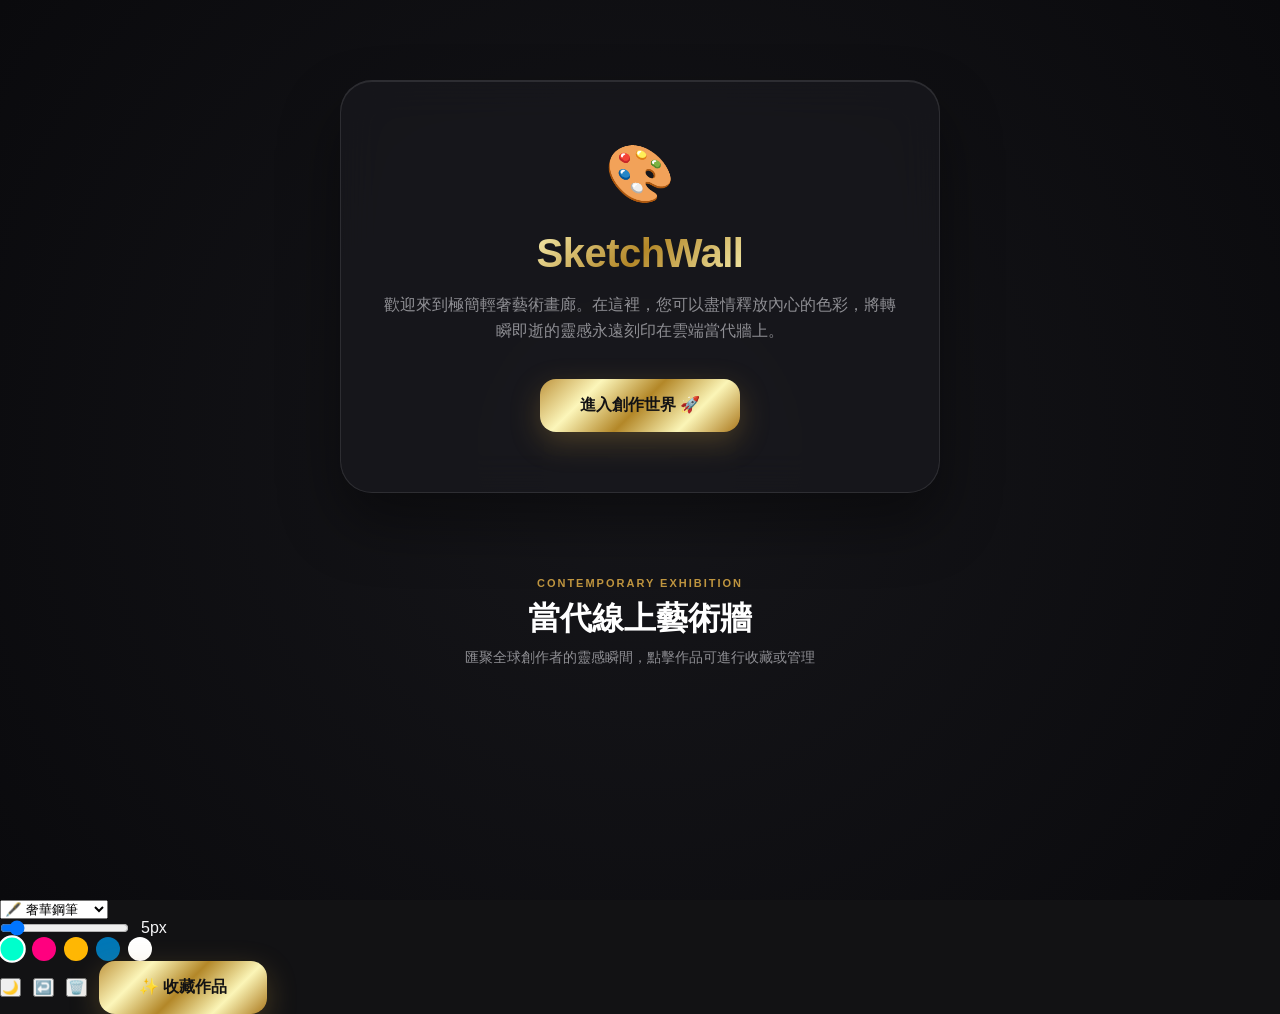
==== commit 18306b06: "Add files via upload" ====
--- a/art/index.html
+++ b/art/index.html
@@ -1,17 +1,21 @@
 <!DOCTYPE html>
 <html lang="zh-TW">
+  
 <head>
   <meta charset="UTF-8">
   <meta name="viewport" content="width=device-width, initial-scale=1.0">
   <title>SketchWall - 頂級奢華藝術畫廊</title>
-  <script type="module" crossorigin src="./assets/index-k9fngfY5.js"></script>
+  
+  <script src="https://www.gstatic.com/firebasejs/10.8.0/firebase-app-compat.js"></script>
+  <script src="https://www.gstatic.com/firebasejs/10.8.0/firebase-auth-compat.js"></script>
+  <script src="https://www.gstatic.com/firebasejs/10.8.0/firebase-firestore-compat.js"></script>
   <link rel="stylesheet" crossorigin href="./assets/index-B11u1nql.css">
 </head>
 <body class="dark-theme">
 
   <a href="../index.html#projects" id="btnBackToPortfolio" class="back-portfolio-btn">
-  <span>🏠 返回作品集主頁</span>
-</a>
+    <span>🏠 返回作品集主頁</span>
+  </a>
 
   <div id="welcomeOverlay" class="welcome-container">
     <div class="welcome-scroll-wrapper">
@@ -31,75 +35,69 @@
         </div>
         
         <div id="galleryGrid" class="gallery-grid"></div>
-        <p id="emptyGalleryText" class="empty-text" style="display: none;">目前尚無展出作品，快開啟創作留下你的第一幅鉅作！</p>
+        <p id="emptyGalleryText" class="empty-text" style="display:none;">美術館目前空無一人，等待您留下第一筆驚世之作...</p>
       </section>
-
+      
     </div>
   </div>
 
-  <main class="main-creative-section">
-    <div class="canvas-wrapper">
-      <canvas id="paintCanvas"></canvas>
-    </div>
-  </main>
+  <canvas id="paintCanvas"></canvas>
 
-  <div id="toolbar" class="luxury-toolbar hidden-ui">
+  <div id="toolbar" class="toolbar-container hidden-ui">
     <div class="tool-group">
-      <select id="selectTool" class="tool-select">
-        <option value="pencil">🖌️ 靈感鉛筆</option>
-        <option value="marker">🖊️ 內斂麥克筆</option>
-        <option value="highlighter">🖍️ 螢光渲染筆</option>
-        <option value="eraser">🧽 原子橡皮擦</option>
+      <select id="selectTool" class="premium-select">
+        <option value="pencil">🖋️ 奢華鋼筆</option>
+        <option value="highlighter">🖍️ 螢光典藏筆</option>
+        <option value="eraser">🧽 靈感橡皮擦</option>
       </select>
     </div>
 
-    <div class="tool-group slider-container">
-      <span>粗細</span>
-      <input type="range" id="sizeSlider" min="1" max="50" value="5">
-      <span id="sizeValue">5px</span>
+    <div class="tool-group size-group">
+      <input type="range" id="sizeSlider" min="1" max="50" value="5" class="premium-slider">
+      <span id="sizeValue" class="size-indicator">5px</span>
     </div>
 
     <div class="tool-group color-palette">
       <div class="color-dot active" data-color="#00ffcc" style="background-color: #00ffcc;"></div>
-      <div class="color-dot" data-color="#ff0055" style="background-color: #ff0055;"></div>
-      <div class="color-dot" data-color="#ffcc00" style="background-color: #ffcc00;"></div>
-      <div class="color-dot" data-color="#007aff" style="background-color: #007aff;"></div>
+      <div class="color-dot" data-color="#ff007f" style="background-color: #ff007f;"></div>
+      <div class="color-dot" data-color="#ffb703" style="background-color: #ffb703;"></div>
+      <div class="color-dot" data-color="#0077b6" style="background-color: #0077b6;"></div>
       <div class="color-dot" id="dynamicWhiteBlack" data-color="#ffffff" style="background-color: #ffffff;"></div>
     </div>
 
-    <div class="tool-group">
-      <button id="btnThemeToggle" class="action-btn" title="切換晝夜主題">🌙</button>
-      <button id="btnUndo" class="action-btn" title="撤銷上一筆">↩️</button>
-      <button id="btnClear" class="action-btn" title="全面清空畫布">🗑️</button>
-      <button id="btnSave" class="action-btn save-btn">收藏與發表 ✨</button>
+    <div class="tool-group action-buttons">
+      <button id="btnThemeToggle" class="circle-btn" title="切換畫布主題">🌙</button>
+      <button id="btnUndo" class="circle-btn" title="撤銷上一筆">↩️</button>
+      <button id="btnClear" class="circle-btn text-danger" title="全面清除重來">🗑️</button>
+      <button id="btnSave" class="prime-btn save-btn">✨ 收藏作品</button>
     </div>
   </div>
 
   <div id="saveModal" class="modal-overlay">
-    <div class="premium-showcase-card">
-      <button id="btnCloseModal" class="close-card-btn">&times;</button>
-      <div class="showcase-left">
-        <div class="art-frame">
-          <img id="previewImage" src="" alt="畫作預覽">
+    <div class="premium-modal-card animate-pop">
+      <div class="modal-header">
+        <h3>將靈感封存至藝術博物館</h3>
+        <p>這幅作品將永久上傳至當代極簡展示牆</p>
+      </div>
+      <div class="modal-body">
+        <div class="preview-box">
+          <img id="previewImage" src="" alt="畫布縮圖預覽">
+        </div>
+        <div class="form-group">
+          <label for="authorName">藝術家署名</label>
+          <input type="text" id="authorName" maxlength="15" placeholder="請輸入您的奢華暱稱...">
+        </div>
+        <div class="form-group">
+          <label for="authorComment">創作自白 / 留言故事</label>
+          <textarea id="authorComment" rows="3" maxlength="80" placeholder="分享這幅畫背後的靈魂故事... (限 80 字)"></textarea>
         </div>
       </div>
-      <div class="showcase-right">
-        <div class="meta-header">
-          <span class="badge">MUSEUM CURATION</span>
-          <h2>發表作品至雲端畫廊</h2>
+      <div class="modal-footer">
+        <span id="currentTimeStamp" class="serial-num">生成序號: --:--:--</span>
+        <div class="btn-cluster">
+          <button id="btnCloseModal" class="sec-btn">放棄返回</button>
+          <button id="btnConfirmSubmit" class="prime-btn">收藏至藝術大畫廊 ✨</button>
         </div>
-        <div class="input-fieldset">
-          <label for="authorName">藝術家署名</label>
-          <input type="text" id="authorName" placeholder="留下您的暱稱...">
-        </div>
-        <div class="input-fieldset">
-          <label for="authorComment">創作自白 / 故事</label>
-          <textarea id="authorComment" rows="4" placeholder="敘述這幅作品背後的靈感故事..."></textarea>
-        </div>
-        <div class="interactive-stats">
-          <span id="currentTimeStamp" class="timestamp">生成序號: --:--</span>
-        </div>
-        <button id="btnConfirmSubmit" class="submit-art-btn">收藏至藝術大畫廊 ✨</button>
       </div>
     </div>
   </div>
@@ -130,15 +128,14 @@
           <span id="viewThemeTag" class="timestamp">主題: --</span>
         </div>
         <div class="management-btn-group">
-  <button id="btnDownloadArt" class="manage-btn download">📥 下載作品</button>
-  
-  <button id="btnEditOnCanvas" class="manage-btn" style="background: #4a5568; color: #fff; display: none;">🎨 重新編輯畫布</button>
-  
-  <button id="btnDeleteArt" class="manage-btn delete">🗑️ 刪除作品</button>
-</div>
+          <button id="btnDownloadArt" class="manage-btn download">📥 下載作品</button>
+          <button id="btnEditOnCanvas" class="manage-btn" style="background: #4a5568; color: #fff; display:none;">✏️ 回到畫布覆蓋編輯</button>
+          <button id="btnDeleteArt" class="manage-btn delete" style="display: none;">🗑️ 銷毀作品</button>
+        </div>
       </div>
     </div>
   </div>
 
+  <script src="src/main.js"></script>
 </body>
 </html>
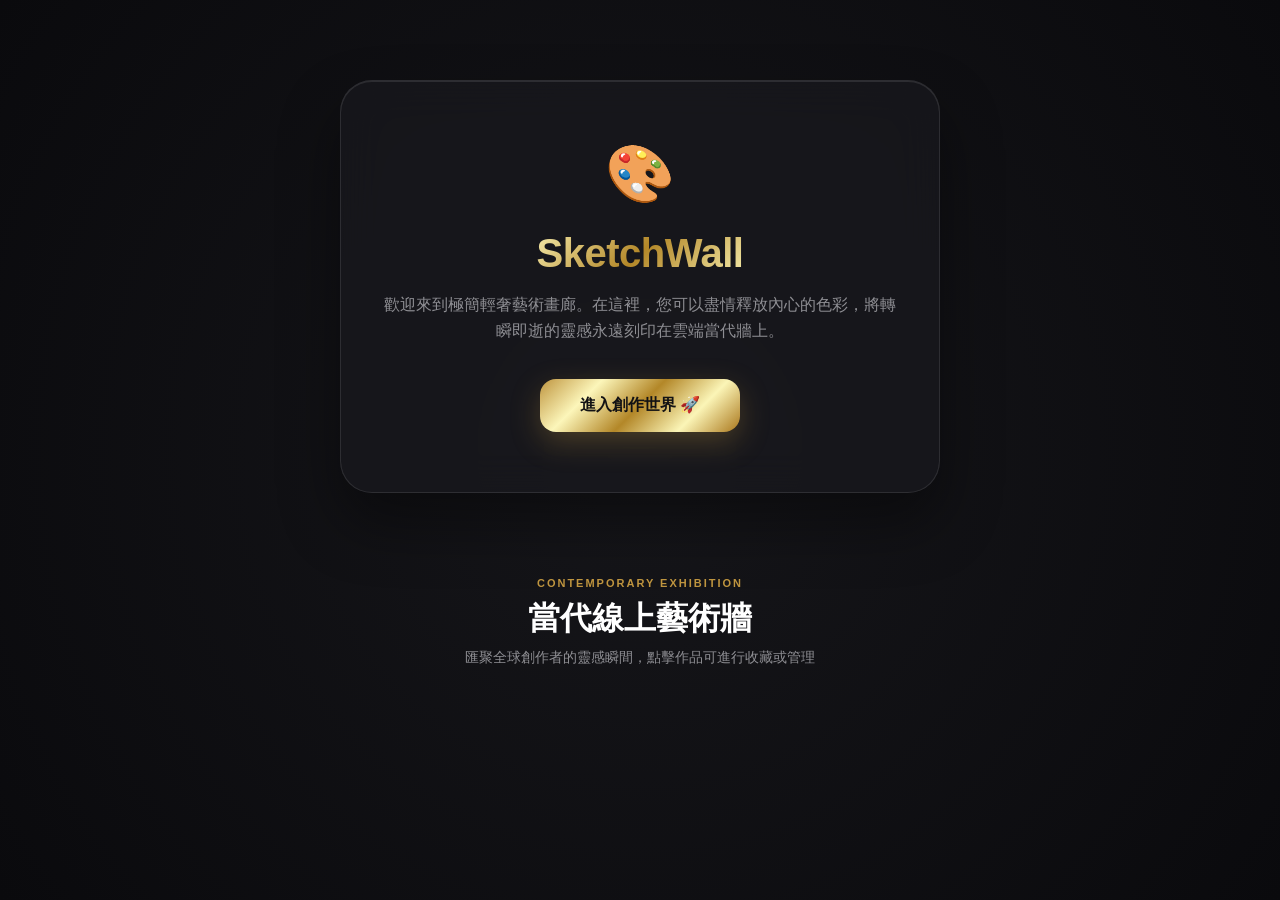
==== commit 1341e2a8: "Add files via upload" ====
--- a/art/index.html
+++ b/art/index.html
@@ -5,17 +5,19 @@
   <meta charset="UTF-8">
   <meta name="viewport" content="width=device-width, initial-scale=1.0">
   <title>SketchWall - 頂級奢華藝術畫廊</title>
-  
   <script src="https://www.gstatic.com/firebasejs/10.8.0/firebase-app-compat.js"></script>
-  <script src="https://www.gstatic.com/firebasejs/10.8.0/firebase-auth-compat.js"></script>
-  <script src="https://www.gstatic.com/firebasejs/10.8.0/firebase-firestore-compat.js"></script>
+<script src="https://www.gstatic.com/firebasejs/10.8.0/firebase-auth-compat.js"></script>
+<script src="https://www.gstatic.com/firebasejs/10.8.0/firebase-firestore-compat.js"></script>
+
+<script src="src/main.js"></script>
+  <script type="module" crossorigin src="./assets/index-CQHIwyid.js"></script>
   <link rel="stylesheet" crossorigin href="./assets/index-B11u1nql.css">
 </head>
 <body class="dark-theme">
 
   <a href="../index.html#projects" id="btnBackToPortfolio" class="back-portfolio-btn">
-    <span>🏠 返回作品集主頁</span>
-  </a>
+  <span>🏠 返回作品集主頁</span>
+</a>
 
   <div id="welcomeOverlay" class="welcome-container">
     <div class="welcome-scroll-wrapper">
@@ -35,69 +37,75 @@
         </div>
         
         <div id="galleryGrid" class="gallery-grid"></div>
-        <p id="emptyGalleryText" class="empty-text" style="display:none;">美術館目前空無一人，等待您留下第一筆驚世之作...</p>
+        <p id="emptyGalleryText" class="empty-text" style="display: none;">目前尚無展出作品，快開啟創作留下你的第一幅鉅作！</p>
       </section>
-      
+
     </div>
   </div>
 
-  <canvas id="paintCanvas"></canvas>
+  <main class="main-creative-section">
+    <div class="canvas-wrapper">
+      <canvas id="paintCanvas"></canvas>
+    </div>
+  </main>
 
-  <div id="toolbar" class="toolbar-container hidden-ui">
+  <div id="toolbar" class="luxury-toolbar hidden-ui">
     <div class="tool-group">
-      <select id="selectTool" class="premium-select">
-        <option value="pencil">🖋️ 奢華鋼筆</option>
-        <option value="highlighter">🖍️ 螢光典藏筆</option>
-        <option value="eraser">🧽 靈感橡皮擦</option>
+      <select id="selectTool" class="tool-select">
+        <option value="pencil">🖌️ 靈感鉛筆</option>
+        <option value="marker">🖊️ 內斂麥克筆</option>
+        <option value="highlighter">🖍️ 螢光渲染筆</option>
+        <option value="eraser">🧽 原子橡皮擦</option>
       </select>
     </div>
 
-    <div class="tool-group size-group">
-      <input type="range" id="sizeSlider" min="1" max="50" value="5" class="premium-slider">
-      <span id="sizeValue" class="size-indicator">5px</span>
+    <div class="tool-group slider-container">
+      <span>粗細</span>
+      <input type="range" id="sizeSlider" min="1" max="50" value="5">
+      <span id="sizeValue">5px</span>
     </div>
 
     <div class="tool-group color-palette">
       <div class="color-dot active" data-color="#00ffcc" style="background-color: #00ffcc;"></div>
-      <div class="color-dot" data-color="#ff007f" style="background-color: #ff007f;"></div>
-      <div class="color-dot" data-color="#ffb703" style="background-color: #ffb703;"></div>
-      <div class="color-dot" data-color="#0077b6" style="background-color: #0077b6;"></div>
+      <div class="color-dot" data-color="#ff0055" style="background-color: #ff0055;"></div>
+      <div class="color-dot" data-color="#ffcc00" style="background-color: #ffcc00;"></div>
+      <div class="color-dot" data-color="#007aff" style="background-color: #007aff;"></div>
       <div class="color-dot" id="dynamicWhiteBlack" data-color="#ffffff" style="background-color: #ffffff;"></div>
     </div>
 
-    <div class="tool-group action-buttons">
-      <button id="btnThemeToggle" class="circle-btn" title="切換畫布主題">🌙</button>
-      <button id="btnUndo" class="circle-btn" title="撤銷上一筆">↩️</button>
-      <button id="btnClear" class="circle-btn text-danger" title="全面清除重來">🗑️</button>
-      <button id="btnSave" class="prime-btn save-btn">✨ 收藏作品</button>
+    <div class="tool-group">
+      <button id="btnThemeToggle" class="action-btn" title="切換晝夜主題">🌙</button>
+      <button id="btnUndo" class="action-btn" title="撤銷上一筆">↩️</button>
+      <button id="btnClear" class="action-btn" title="全面清空畫布">🗑️</button>
+      <button id="btnSave" class="action-btn save-btn">收藏與發表 ✨</button>
     </div>
   </div>
 
   <div id="saveModal" class="modal-overlay">
-    <div class="premium-modal-card animate-pop">
-      <div class="modal-header">
-        <h3>將靈感封存至藝術博物館</h3>
-        <p>這幅作品將永久上傳至當代極簡展示牆</p>
-      </div>
-      <div class="modal-body">
-        <div class="preview-box">
-          <img id="previewImage" src="" alt="畫布縮圖預覽">
-        </div>
-        <div class="form-group">
-          <label for="authorName">藝術家署名</label>
-          <input type="text" id="authorName" maxlength="15" placeholder="請輸入您的奢華暱稱...">
-        </div>
-        <div class="form-group">
-          <label for="authorComment">創作自白 / 留言故事</label>
-          <textarea id="authorComment" rows="3" maxlength="80" placeholder="分享這幅畫背後的靈魂故事... (限 80 字)"></textarea>
+    <div class="premium-showcase-card">
+      <button id="btnCloseModal" class="close-card-btn">&times;</button>
+      <div class="showcase-left">
+        <div class="art-frame">
+          <img id="previewImage" src="" alt="畫作預覽">
         </div>
       </div>
-      <div class="modal-footer">
-        <span id="currentTimeStamp" class="serial-num">生成序號: --:--:--</span>
-        <div class="btn-cluster">
-          <button id="btnCloseModal" class="sec-btn">放棄返回</button>
-          <button id="btnConfirmSubmit" class="prime-btn">收藏至藝術大畫廊 ✨</button>
+      <div class="showcase-right">
+        <div class="meta-header">
+          <span class="badge">MUSEUM CURATION</span>
+          <h2>發表作品至雲端畫廊</h2>
         </div>
+        <div class="input-fieldset">
+          <label for="authorName">藝術家署名</label>
+          <input type="text" id="authorName" placeholder="留下您的暱稱...">
+        </div>
+        <div class="input-fieldset">
+          <label for="authorComment">創作自白 / 故事</label>
+          <textarea id="authorComment" rows="4" placeholder="敘述這幅作品背後的靈感故事..."></textarea>
+        </div>
+        <div class="interactive-stats">
+          <span id="currentTimeStamp" class="timestamp">生成序號: --:--</span>
+        </div>
+        <button id="btnConfirmSubmit" class="submit-art-btn">收藏至藝術大畫廊 ✨</button>
       </div>
     </div>
   </div>
@@ -128,14 +136,15 @@
           <span id="viewThemeTag" class="timestamp">主題: --</span>
         </div>
         <div class="management-btn-group">
-          <button id="btnDownloadArt" class="manage-btn download">📥 下載作品</button>
-          <button id="btnEditOnCanvas" class="manage-btn" style="background: #4a5568; color: #fff; display:none;">✏️ 回到畫布覆蓋編輯</button>
-          <button id="btnDeleteArt" class="manage-btn delete" style="display: none;">🗑️ 銷毀作品</button>
-        </div>
+  <button id="btnDownloadArt" class="manage-btn download">📥 下載作品</button>
+  
+  <button id="btnEditOnCanvas" class="manage-btn" style="background: #4a5568; color: #fff; display: none;">🎨 重新編輯畫布</button>
+  
+  <button id="btnDeleteArt" class="manage-btn delete">🗑️ 刪除作品</button>
+</div>
       </div>
     </div>
   </div>
 
-  <script src="src/main.js"></script>
 </body>
 </html>
